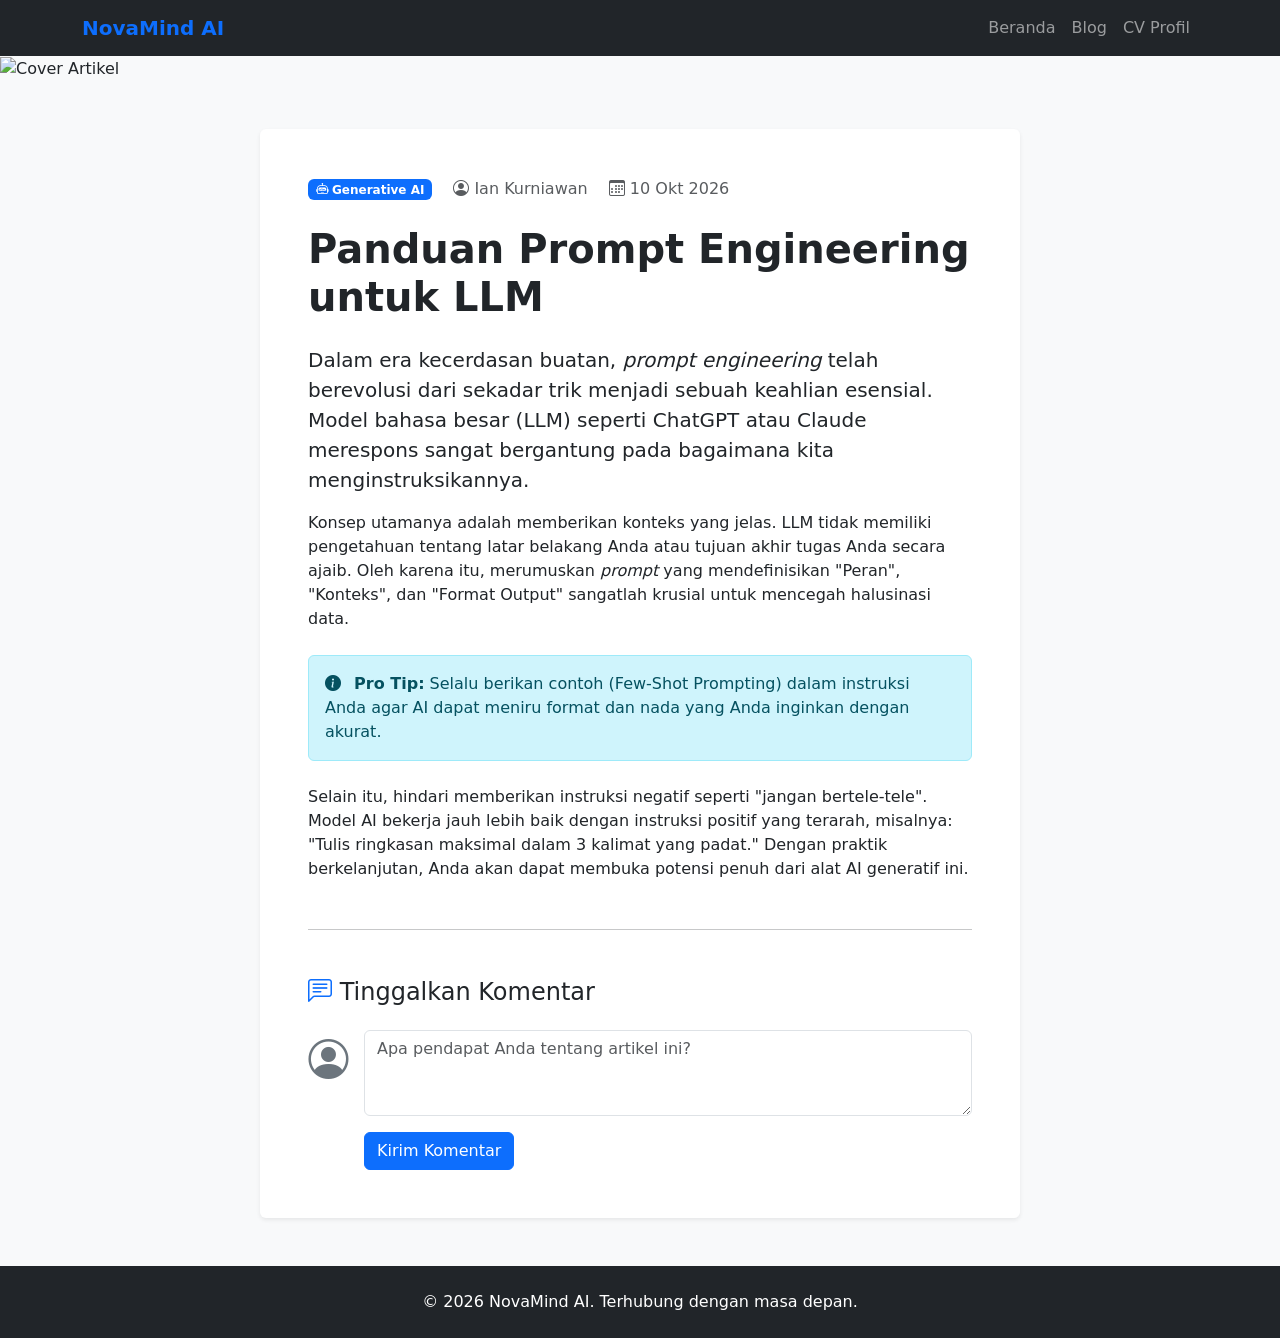
==== blog-detail.html @ 273d54a8 "Initial commit" ====
<!DOCTYPE html>
<html lang="id">
<head>
    <meta charset="UTF-8">
    <meta name="viewport" content="width=device-width, initial-scale=1.0">
    <title>Panduan Prompt Engineering - NovaMind AI</title>
    <link href="https://cdn.jsdelivr.net/npm/bootstrap@5.3.3/dist/css/bootstrap.min.css" rel="stylesheet">
    <link rel="stylesheet" href="https://cdn.jsdelivr.net/npm/bootstrap-icons@1.11.3/font/bootstrap-icons.min.css">
</head>
<body class="bg-light">

    <!-- Navbar -->
    <nav class="navbar navbar-expand-lg navbar-dark bg-dark">
        <div class="container">
            <a class="navbar-brand fw-bold text-primary" href="index.html">NovaMind AI</a>
            <button class="navbar-toggler" type="button" data-bs-toggle="collapse" data-bs-target="#navbarNav">
                <span class="navbar-toggler-icon"></span>
            </button>
            <div class="collapse navbar-collapse" id="navbarNav">
                <ul class="navbar-nav ms-auto">
                    <li class="nav-item"><a class="nav-link" href="index.html">Beranda</a></li>
                    <li class="nav-item"><a class="nav-link" href="blog.html">Blog</a></li>
                    <li class="nav-item"><a class="nav-link" href="cv.html">CV Profil</a></li>
                </ul>
            </div>
        </div>
    </nav>

    <!-- Header Gambar Full -->
    <div class="container-fluid p-0 mb-5">
        <img src="https://placehold.co/1200x400/2563eb/FFF?text=Panduan+Prompt+Engineering" class="img-fluid w-100" style="object-fit: cover; max-height: 400px;" alt="Cover Artikel">
    </div>

    <!-- Konten Artikel -->
    <main class="container mb-5">
        <div class="row justify-content-center">
            <div class="col-lg-8 bg-white p-4 p-md-5 rounded shadow-sm mt-n5 position-relative">
                
                <!-- Meta Info -->
                <div class="mb-4 text-muted">
                    <span class="badge bg-primary me-2"><i class="bi bi-robot"></i> Generative AI</span>
                    <span><i class="bi bi-person-circle ms-2"></i> Ian Kurniawan</span>
                    <span><i class="bi bi-calendar3 ms-3"></i> 10 Okt 2026</span>
                </div>

                <!-- Judul -->
                <h1 class="fw-bold mb-4">Panduan Prompt Engineering untuk LLM</h1>

                <!-- Isi Artikel -->
                <article>
                    <p class="lead">Dalam era kecerdasan buatan, <em>prompt engineering</em> telah berevolusi dari sekadar trik menjadi sebuah keahlian esensial. Model bahasa besar (LLM) seperti ChatGPT atau Claude merespons sangat bergantung pada bagaimana kita menginstruksikannya.</p>
                    
                    <p>Konsep utamanya adalah memberikan konteks yang jelas. LLM tidak memiliki pengetahuan tentang latar belakang Anda atau tujuan akhir tugas Anda secara ajaib. Oleh karena itu, merumuskan <em>prompt</em> yang mendefinisikan "Peran", "Konteks", dan "Format Output" sangatlah krusial untuk mencegah halusinasi data.</p>
                    
                    <div class="alert alert-info my-4">
                        <i class="bi bi-info-circle-fill me-2"></i> <strong>Pro Tip:</strong> Selalu berikan contoh (Few-Shot Prompting) dalam instruksi Anda agar AI dapat meniru format dan nada yang Anda inginkan dengan akurat.
                    </div>

                    <p>Selain itu, hindari memberikan instruksi negatif seperti "jangan bertele-tele". Model AI bekerja jauh lebih baik dengan instruksi positif yang terarah, misalnya: "Tulis ringkasan maksimal dalam 3 kalimat yang padat." Dengan praktik berkelanjutan, Anda akan dapat membuka potensi penuh dari alat AI generatif ini.</p>
                </article>

                <hr class="my-5">

                <!-- Komentar -->
                <section>
                    <h4><i class="bi bi-chat-left-text text-primary"></i> Tinggalkan Komentar</h4>
                    <form class="mt-4">
                        <div class="d-flex gap-3">
                            <i class="bi bi-person-circle fs-1 text-secondary"></i>
                            <div class="flex-grow-1">
                                <textarea class="form-control mb-3" rows="3" placeholder="Apa pendapat Anda tentang artikel ini?"></textarea>
                                <button type="submit" class="btn btn-primary">Kirim Komentar</button>
                            </div>
                        </div>
                    </form>
                </section>

            </div>
        </div>
    </main>

    <footer class="bg-dark text-white text-center py-4">
        <p class="mb-0">&copy; 2026 NovaMind AI. Terhubung dengan masa depan.</p>
    </footer>

    <script src="https://cdn.jsdelivr.net/npm/bootstrap@5.3.3/dist/js/bootstrap.bundle.min.js"></script>
</body>
</html>
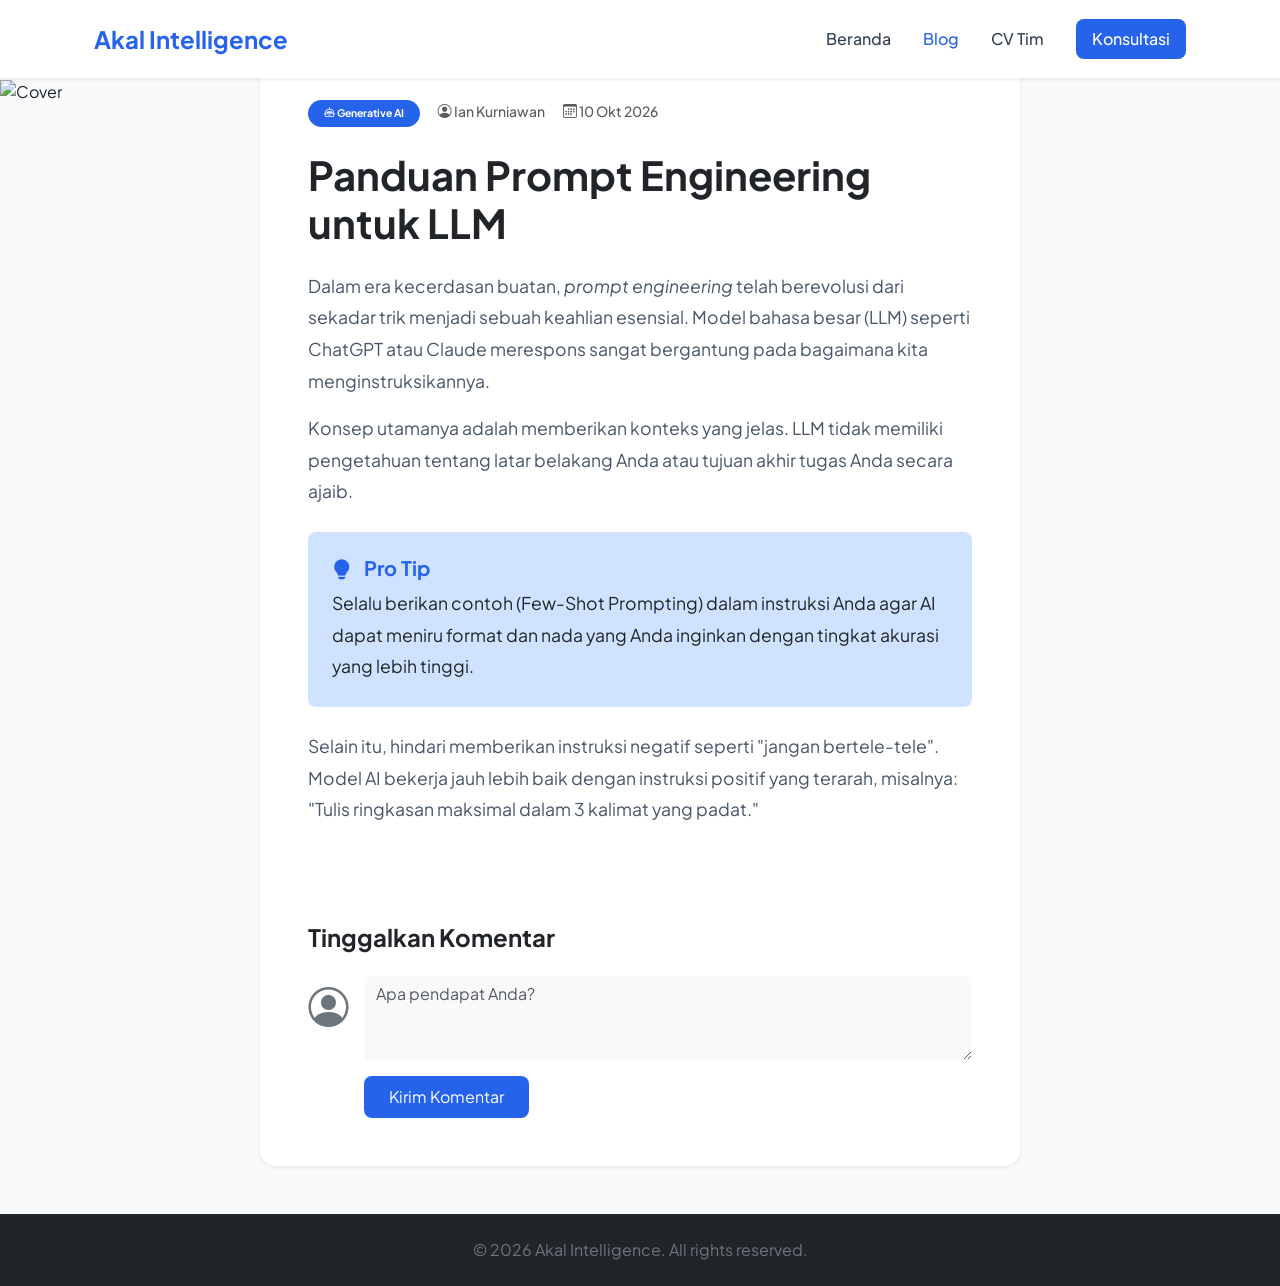
==== commit 31419bf4: "Update" ====
--- a/blog-detail.html
+++ b/blog-detail.html
@@ -3,73 +3,82 @@
 <head>
     <meta charset="UTF-8">
     <meta name="viewport" content="width=device-width, initial-scale=1.0">
-    <title>Panduan Prompt Engineering - NovaMind AI</title>
+    <title>Panduan Prompt - Akal Intelligence</title>
+    <link href="https://fonts.googleapis.com/css2?family=Plus+Jakarta+Sans:wght@400;500;600;700&display=swap" rel="stylesheet">
     <link href="https://cdn.jsdelivr.net/npm/bootstrap@5.3.3/dist/css/bootstrap.min.css" rel="stylesheet">
     <link rel="stylesheet" href="https://cdn.jsdelivr.net/npm/bootstrap-icons@1.11.3/font/bootstrap-icons.min.css">
+    
+    <style>
+        body { font-family: 'Plus Jakarta Sans', sans-serif; background-color: #f8fafc; }
+        .text-brand { color: #2563eb !important; }
+        .bg-brand { background-color: #2563eb !important; }
+        .btn-brand { background-color: #2563eb; color: white; border-radius: 8px; }
+        .btn-brand:hover { background-color: #1d4ed8; color: white; }
+        .nav-link { font-weight: 500; color: #334155 !important; }
+        .nav-link:hover, .nav-link.active { color: #2563eb !important; }
+        .article-content { font-size: 1.1rem; line-height: 1.8; color: #475569; }
+        .btn-konsultasi { background-color: #2563eb; color: white !important; border-radius: 8px; padding: 0.5rem 1rem !important; }
+        .btn-konsultasi:hover { background-color: #1d4ed8; }
+    </style>
 </head>
-<body class="bg-light">
+<body class="d-flex flex-column min-vh-100">
 
-    <!-- Navbar -->
-    <nav class="navbar navbar-expand-lg navbar-dark bg-dark">
-        <div class="container">
-            <a class="navbar-brand fw-bold text-primary" href="index.html">NovaMind AI</a>
+    <nav class="navbar navbar-expand-lg bg-white shadow-sm py-3 sticky-top">
+        <div class="container px-4">
+            <a class="navbar-brand fw-bold text-brand fs-4" href="index.html">Akal Intelligence</a>
             <button class="navbar-toggler" type="button" data-bs-toggle="collapse" data-bs-target="#navbarNav">
                 <span class="navbar-toggler-icon"></span>
             </button>
             <div class="collapse navbar-collapse" id="navbarNav">
-                <ul class="navbar-nav ms-auto">
+                <ul class="navbar-nav ms-auto gap-3 align-items-center">
                     <li class="nav-item"><a class="nav-link" href="index.html">Beranda</a></li>
-                    <li class="nav-item"><a class="nav-link" href="blog.html">Blog</a></li>
-                    <li class="nav-item"><a class="nav-link" href="cv.html">CV Profil</a></li>
+                    <li class="nav-item"><a class="nav-link active" href="blog.html">Blog</a></li>
+                    <li class="nav-item"><a class="nav-link" href="cv.html">CV Tim</a></li>
+                    <li class="nav-item ms-lg-2"><a class="nav-link btn-konsultasi transition" href="index.html#kontak">Konsultasi</a></li>
                 </ul>
             </div>
         </div>
     </nav>
 
-    <!-- Header Gambar Full -->
     <div class="container-fluid p-0 mb-5">
-        <img src="https://placehold.co/1200x400/2563eb/FFF?text=Panduan+Prompt+Engineering" class="img-fluid w-100" style="object-fit: cover; max-height: 400px;" alt="Cover Artikel">
+        <img src="https://placehold.co/1200x400/2563eb/FFF?text=Panduan+Prompt+Engineering" class="w-100" style="object-fit: cover; height: 350px;" alt="Cover">
     </div>
 
-    <!-- Konten Artikel -->
-    <main class="container mb-5">
+    <main class="container mb-5 flex-grow-1">
         <div class="row justify-content-center">
-            <div class="col-lg-8 bg-white p-4 p-md-5 rounded shadow-sm mt-n5 position-relative">
+            <div class="col-lg-8 bg-white p-4 p-md-5 rounded-4 shadow-sm" style="margin-top: -100px; position: relative;">
                 
-                <!-- Meta Info -->
-                <div class="mb-4 text-muted">
-                    <span class="badge bg-primary me-2"><i class="bi bi-robot"></i> Generative AI</span>
+                <div class="mb-4 text-muted small fw-medium">
+                    <span class="badge bg-brand px-3 py-2 rounded-pill me-2"><i class="bi bi-robot"></i> Generative AI</span>
                     <span><i class="bi bi-person-circle ms-2"></i> Ian Kurniawan</span>
                     <span><i class="bi bi-calendar3 ms-3"></i> 10 Okt 2026</span>
                 </div>
 
-                <!-- Judul -->
-                <h1 class="fw-bold mb-4">Panduan Prompt Engineering untuk LLM</h1>
+                <h1 class="fw-bold mb-4 text-dark">Panduan Prompt Engineering untuk LLM</h1>
 
-                <!-- Isi Artikel -->
-                <article>
-                    <p class="lead">Dalam era kecerdasan buatan, <em>prompt engineering</em> telah berevolusi dari sekadar trik menjadi sebuah keahlian esensial. Model bahasa besar (LLM) seperti ChatGPT atau Claude merespons sangat bergantung pada bagaimana kita menginstruksikannya.</p>
+                <article class="article-content">
+                    <p>Dalam era kecerdasan buatan, <em>prompt engineering</em> telah berevolusi dari sekadar trik menjadi sebuah keahlian esensial. Model bahasa besar (LLM) seperti ChatGPT atau Claude merespons sangat bergantung pada bagaimana kita menginstruksikannya.</p>
                     
-                    <p>Konsep utamanya adalah memberikan konteks yang jelas. LLM tidak memiliki pengetahuan tentang latar belakang Anda atau tujuan akhir tugas Anda secara ajaib. Oleh karena itu, merumuskan <em>prompt</em> yang mendefinisikan "Peran", "Konteks", dan "Format Output" sangatlah krusial untuk mencegah halusinasi data.</p>
+                    <p>Konsep utamanya adalah memberikan konteks yang jelas. LLM tidak memiliki pengetahuan tentang latar belakang Anda atau tujuan akhir tugas Anda secara ajaib.</p>
                     
-                    <div class="alert alert-info my-4">
-                        <i class="bi bi-info-circle-fill me-2"></i> <strong>Pro Tip:</strong> Selalu berikan contoh (Few-Shot Prompting) dalam instruksi Anda agar AI dapat meniru format dan nada yang Anda inginkan dengan akurat.
+                    <div class="alert alert-primary border-0 bg-opacity-10 my-4 p-4 rounded-3 text-dark">
+                        <h5 class="fw-bold text-brand"><i class="bi bi-lightbulb-fill me-2"></i> Pro Tip</h5>
+                        Selalu berikan contoh (Few-Shot Prompting) dalam instruksi Anda agar AI dapat meniru format dan nada yang Anda inginkan dengan tingkat akurasi yang lebih tinggi.
                     </div>
 
-                    <p>Selain itu, hindari memberikan instruksi negatif seperti "jangan bertele-tele". Model AI bekerja jauh lebih baik dengan instruksi positif yang terarah, misalnya: "Tulis ringkasan maksimal dalam 3 kalimat yang padat." Dengan praktik berkelanjutan, Anda akan dapat membuka potensi penuh dari alat AI generatif ini.</p>
+                    <p>Selain itu, hindari memberikan instruksi negatif seperti "jangan bertele-tele". Model AI bekerja jauh lebih baik dengan instruksi positif yang terarah, misalnya: "Tulis ringkasan maksimal dalam 3 kalimat yang padat."</p>
                 </article>
 
-                <hr class="my-5">
+                <hr class="my-5 border-light">
 
-                <!-- Komentar -->
                 <section>
-                    <h4><i class="bi bi-chat-left-text text-primary"></i> Tinggalkan Komentar</h4>
-                    <form class="mt-4">
+                    <h4 class="fw-bold mb-4">Tinggalkan Komentar</h4>
+                    <form>
                         <div class="d-flex gap-3">
                             <i class="bi bi-person-circle fs-1 text-secondary"></i>
                             <div class="flex-grow-1">
-                                <textarea class="form-control mb-3" rows="3" placeholder="Apa pendapat Anda tentang artikel ini?"></textarea>
-                                <button type="submit" class="btn btn-primary">Kirim Komentar</button>
+                                <textarea class="form-control bg-light border-0 mb-3" rows="3" placeholder="Apa pendapat Anda?"></textarea>
+                                <button type="submit" class="btn btn-brand px-4 py-2">Kirim Komentar</button>
                             </div>
                         </div>
                     </form>
@@ -80,7 +89,7 @@
     </main>
 
     <footer class="bg-dark text-white text-center py-4">
-        <p class="mb-0">&copy; 2026 NovaMind AI. Terhubung dengan masa depan.</p>
+        <p class="mb-0 text-secondary">&copy; 2026 Akal Intelligence. All rights reserved.</p>
     </footer>
 
     <script src="https://cdn.jsdelivr.net/npm/bootstrap@5.3.3/dist/js/bootstrap.bundle.min.js"></script>
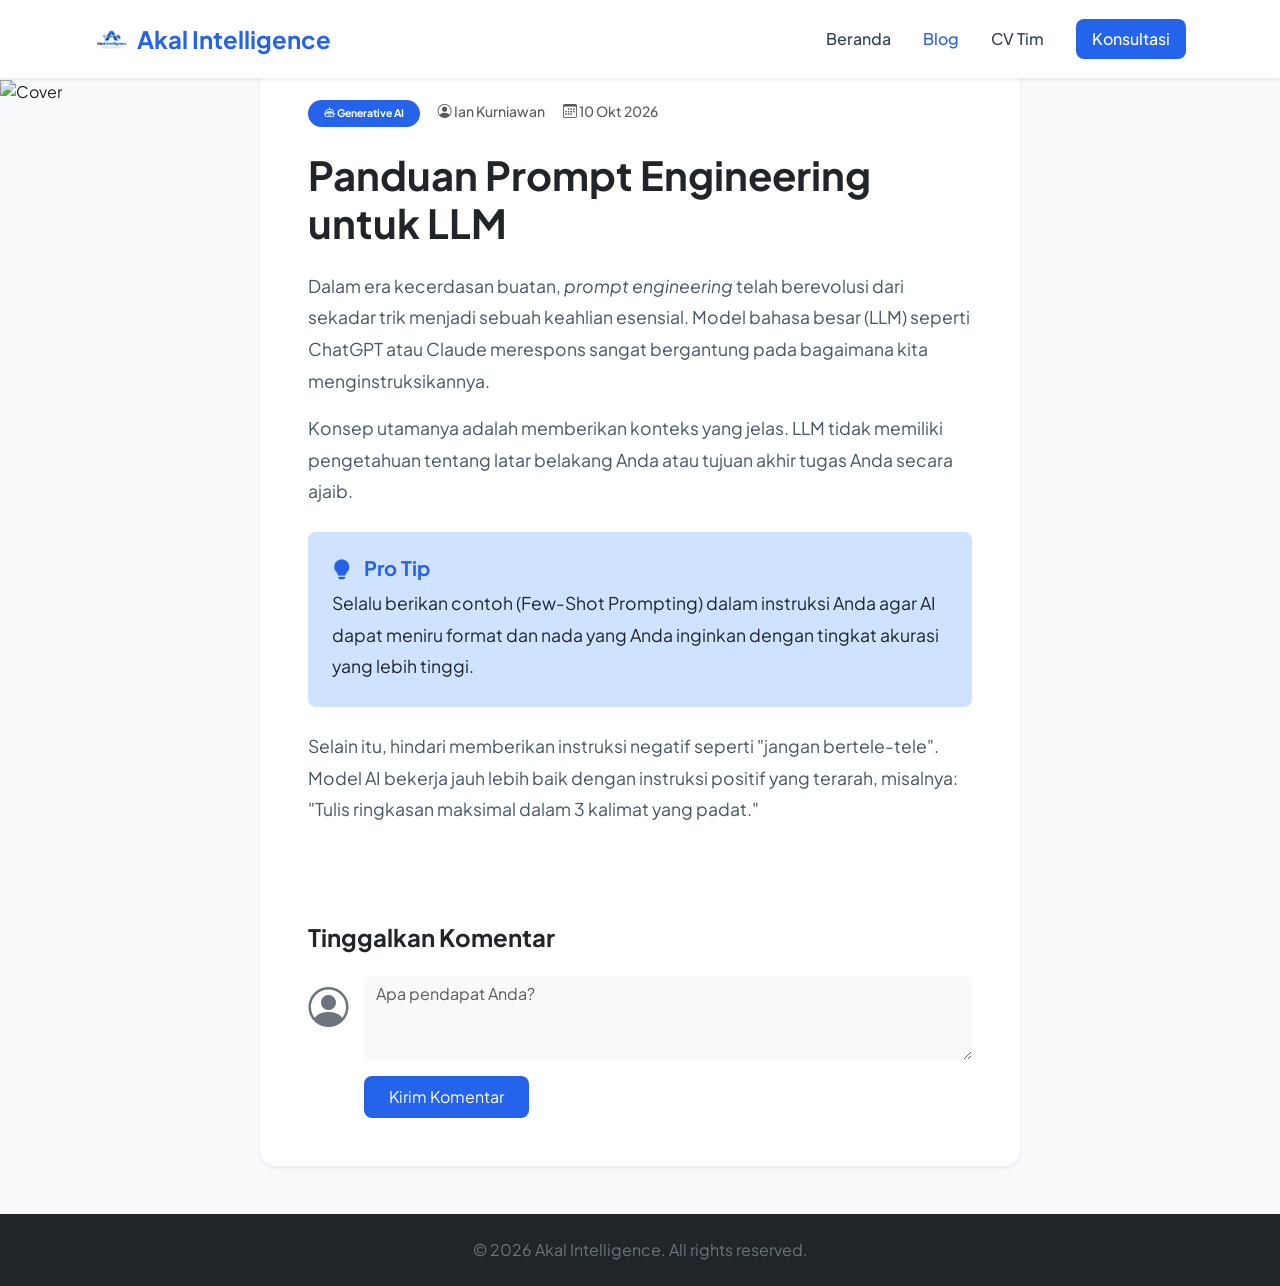
==== commit 2877005b: "Update" ====
--- a/blog-detail.html
+++ b/blog-detail.html
@@ -7,6 +7,7 @@
     <link href="https://fonts.googleapis.com/css2?family=Plus+Jakarta+Sans:wght@400;500;600;700&display=swap" rel="stylesheet">
     <link href="https://cdn.jsdelivr.net/npm/bootstrap@5.3.3/dist/css/bootstrap.min.css" rel="stylesheet">
     <link rel="stylesheet" href="https://cdn.jsdelivr.net/npm/bootstrap-icons@1.11.3/font/bootstrap-icons.min.css">
+    <link rel="icon" type="image/png" href="ikon tab.png">
     
     <style>
         body { font-family: 'Plus Jakarta Sans', sans-serif; background-color: #f8fafc; }
@@ -25,7 +26,10 @@
 
     <nav class="navbar navbar-expand-lg bg-white shadow-sm py-3 sticky-top">
         <div class="container px-4">
-            <a class="navbar-brand fw-bold text-brand fs-4" href="index.html">Akal Intelligence</a>
+            <a class="navbar-brand fw-bold text-brand fs-4 d-flex align-items-center gap-2" href="index.html">
+                <img src="ikon navbar.png" alt="Logo" width="35" height="35" class="rounded">
+                Akal Intelligence
+            </a>
             <button class="navbar-toggler" type="button" data-bs-toggle="collapse" data-bs-target="#navbarNav">
                 <span class="navbar-toggler-icon"></span>
             </button>
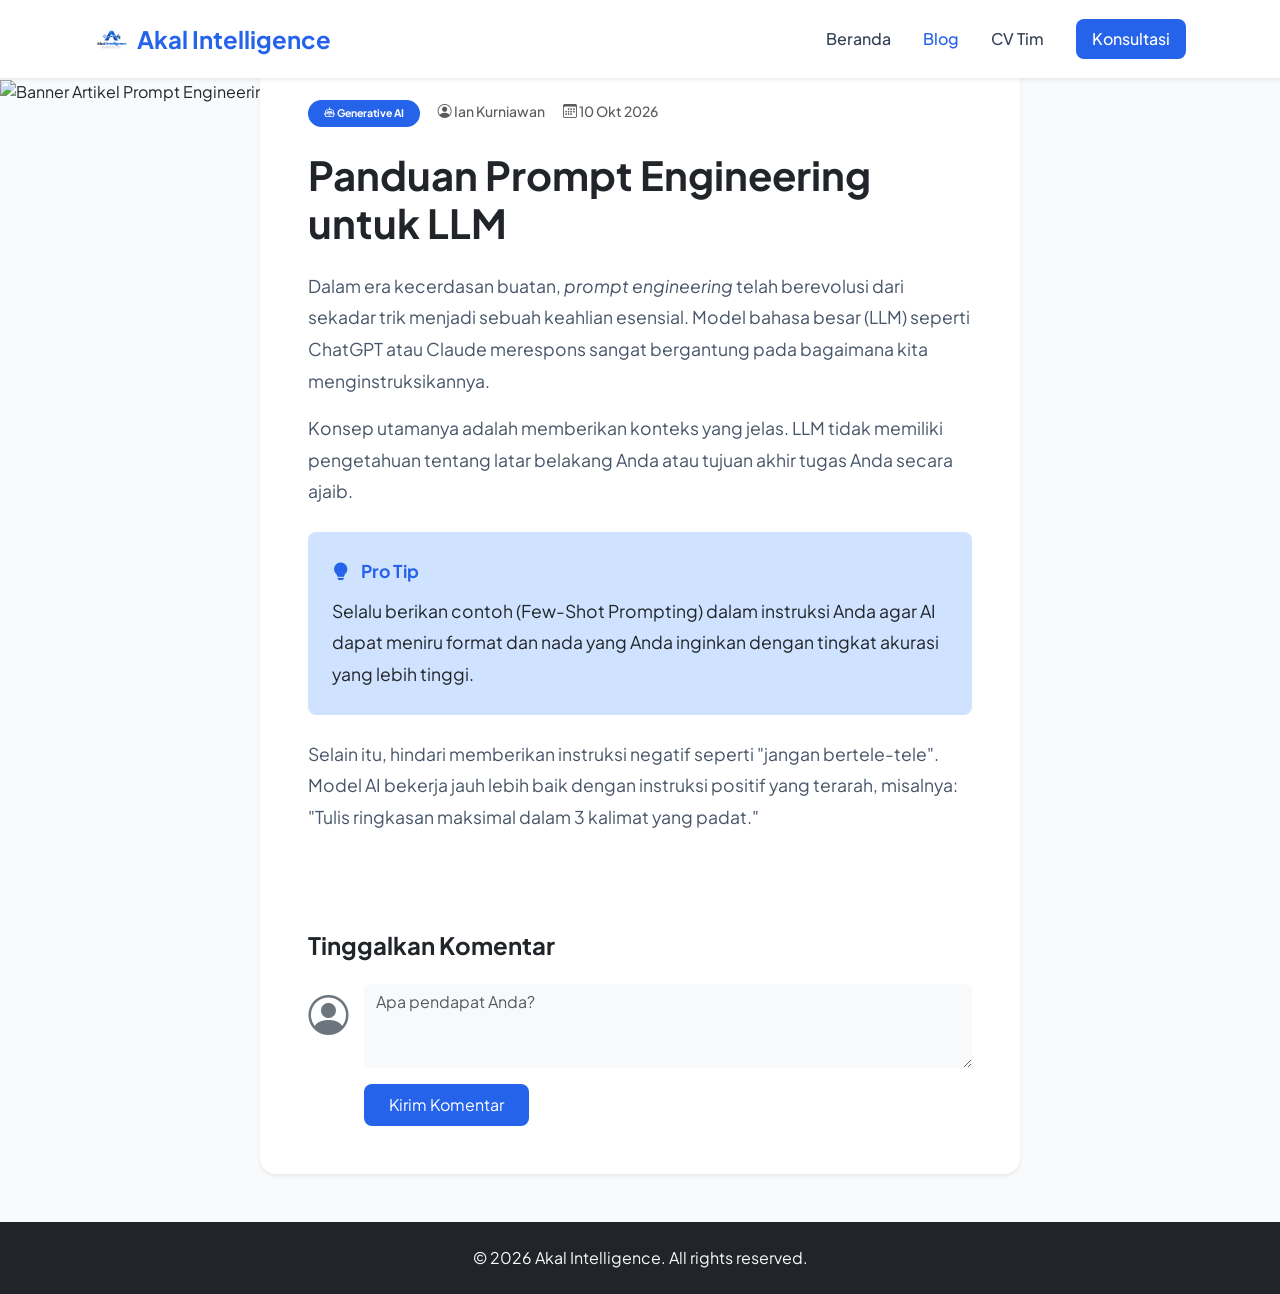
==== commit 793d4e20: "Update" ====
--- a/blog-detail.html
+++ b/blog-detail.html
@@ -3,11 +3,14 @@
 <head>
     <meta charset="UTF-8">
     <meta name="viewport" content="width=device-width, initial-scale=1.0">
-    <title>Panduan Prompt - Akal Intelligence</title>
+    <meta name="description" content="Panduan lengkap mengenai Prompt Engineering untuk Model Bahasa Besar (LLM).">
+    <meta name="author" content="Ian Kurniawan Siahaan">
+    <title>Panduan Prompt Engineering - Akal Intelligence</title>
+    
+    <link rel="icon" type="image/png" href="ikon tab.png">
     <link href="https://fonts.googleapis.com/css2?family=Plus+Jakarta+Sans:wght@400;500;600;700&display=swap" rel="stylesheet">
     <link href="https://cdn.jsdelivr.net/npm/bootstrap@5.3.3/dist/css/bootstrap.min.css" rel="stylesheet">
     <link rel="stylesheet" href="https://cdn.jsdelivr.net/npm/bootstrap-icons@1.11.3/font/bootstrap-icons.min.css">
-    <link rel="icon" type="image/png" href="ikon tab.png">
     
     <style>
         body { font-family: 'Plus Jakarta Sans', sans-serif; background-color: #f8fafc; }
@@ -27,10 +30,10 @@
     <nav class="navbar navbar-expand-lg bg-white shadow-sm py-3 sticky-top">
         <div class="container px-4">
             <a class="navbar-brand fw-bold text-brand fs-4 d-flex align-items-center gap-2" href="index.html">
-                <img src="ikon navbar.png" alt="Logo" width="35" height="35" class="rounded">
+                <img src="ikon navbar.png" alt="Logo Akal Intelligence" width="35" height="35" class="rounded" loading="lazy">
                 Akal Intelligence
             </a>
-            <button class="navbar-toggler" type="button" data-bs-toggle="collapse" data-bs-target="#navbarNav">
+            <button class="navbar-toggler" type="button" data-bs-toggle="collapse" data-bs-target="#navbarNav" aria-controls="navbarNav" aria-expanded="false" aria-label="Toggle navigation">
                 <span class="navbar-toggler-icon"></span>
             </button>
             <div class="collapse navbar-collapse" id="navbarNav">
@@ -44,9 +47,9 @@
         </div>
     </nav>
 
-    <div class="container-fluid p-0 mb-5">
-        <img src="https://placehold.co/1200x400/2563eb/FFF?text=Panduan+Prompt+Engineering" class="w-100" style="object-fit: cover; height: 350px;" alt="Cover">
-    </div>
+    <header class="container-fluid p-0 mb-5">
+        <img src="https://placehold.co/1200x400/2563eb/FFF?text=Panduan+Prompt+Engineering" class="w-100" style="object-fit: cover; height: 350px;" alt="Banner Artikel Prompt Engineering" loading="eager">
+    </header>
 
     <main class="container mb-5 flex-grow-1">
         <div class="row justify-content-center">
@@ -66,7 +69,8 @@
                     <p>Konsep utamanya adalah memberikan konteks yang jelas. LLM tidak memiliki pengetahuan tentang latar belakang Anda atau tujuan akhir tugas Anda secara ajaib.</p>
                     
                     <div class="alert alert-primary border-0 bg-opacity-10 my-4 p-4 rounded-3 text-dark">
-                        <h5 class="fw-bold text-brand"><i class="bi bi-lightbulb-fill me-2"></i> Pro Tip</h5>
+                        <!-- PERBAIKAN: Mengganti h5 menjadi p/span dengan class font-bold agar tidak melanggar hierarki heading (heading-order) -->
+                        <p class="fw-bold text-brand mb-2"><i class="bi bi-lightbulb-fill me-2"></i> Pro Tip</p>
                         Selalu berikan contoh (Few-Shot Prompting) dalam instruksi Anda agar AI dapat meniru format dan nada yang Anda inginkan dengan tingkat akurasi yang lebih tinggi.
                     </div>
 
@@ -76,12 +80,13 @@
                 <hr class="my-5 border-light">
 
                 <section>
-                    <h4 class="fw-bold mb-4">Tinggalkan Komentar</h4>
+                    <h2 class="fw-bold mb-4 h4">Tinggalkan Komentar</h2>
                     <form>
                         <div class="d-flex gap-3">
-                            <i class="bi bi-person-circle fs-1 text-secondary"></i>
+                            <i class="bi bi-person-circle fs-1 text-secondary" aria-hidden="true"></i>
                             <div class="flex-grow-1">
-                                <textarea class="form-control bg-light border-0 mb-3" rows="3" placeholder="Apa pendapat Anda?"></textarea>
+                                <label for="komentar" class="form-label visually-hidden">Komentar</label>
+                                <textarea id="komentar" class="form-control bg-light border-0 mb-3" rows="3" placeholder="Apa pendapat Anda?"></textarea>
                                 <button type="submit" class="btn btn-brand px-4 py-2">Kirim Komentar</button>
                             </div>
                         </div>
@@ -92,8 +97,8 @@
         </div>
     </main>
 
-    <footer class="bg-dark text-white text-center py-4">
-        <p class="mb-0 text-secondary">&copy; 2026 Akal Intelligence. All rights reserved.</p>
+    <footer class="bg-dark text-light text-center py-4 mt-auto">
+        <p class="mb-0">&copy; 2026 Akal Intelligence. All rights reserved.</p>
     </footer>
 
     <script src="https://cdn.jsdelivr.net/npm/bootstrap@5.3.3/dist/js/bootstrap.bundle.min.js"></script>
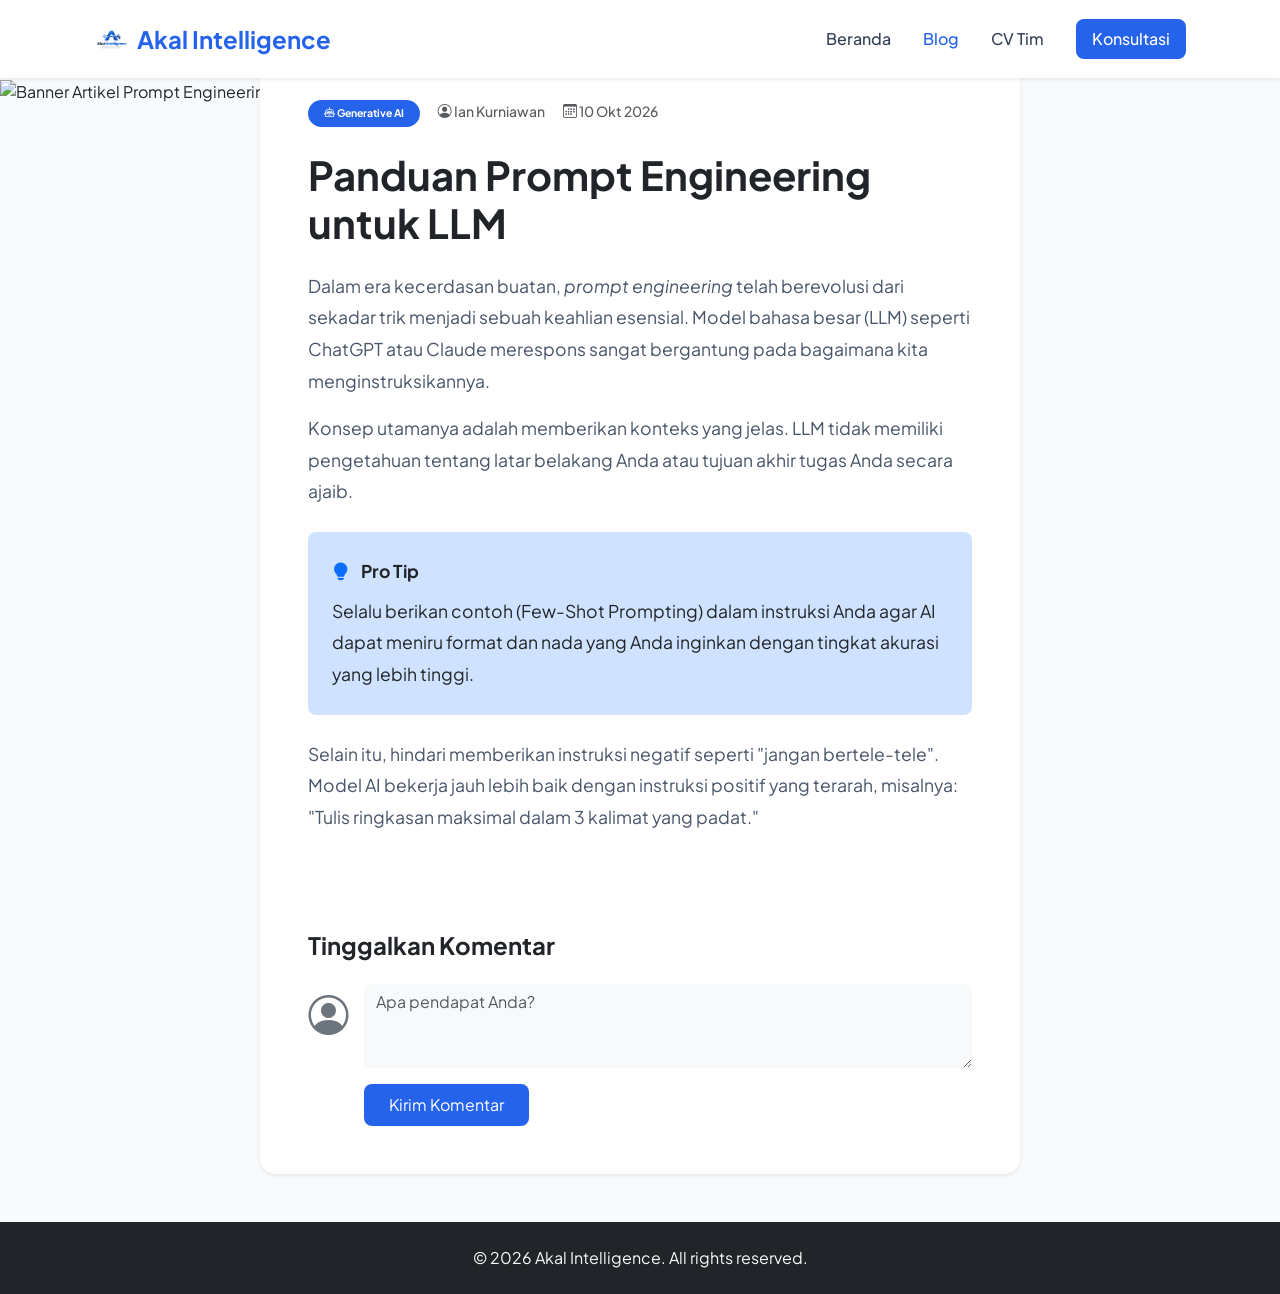
==== commit d1fe6421: "Update" ====
--- a/blog-detail.html
+++ b/blog-detail.html
@@ -69,8 +69,7 @@
                     <p>Konsep utamanya adalah memberikan konteks yang jelas. LLM tidak memiliki pengetahuan tentang latar belakang Anda atau tujuan akhir tugas Anda secara ajaib.</p>
                     
                     <div class="alert alert-primary border-0 bg-opacity-10 my-4 p-4 rounded-3 text-dark">
-                        <!-- PERBAIKAN: Mengganti h5 menjadi p/span dengan class font-bold agar tidak melanggar hierarki heading (heading-order) -->
-                        <p class="fw-bold text-brand mb-2"><i class="bi bi-lightbulb-fill me-2"></i> Pro Tip</p>
+                        <p class="fw-bold text-dark mb-2"><i class="bi bi-lightbulb-fill text-primary me-2"></i> Pro Tip</p>
                         Selalu berikan contoh (Few-Shot Prompting) dalam instruksi Anda agar AI dapat meniru format dan nada yang Anda inginkan dengan tingkat akurasi yang lebih tinggi.
                     </div>
 
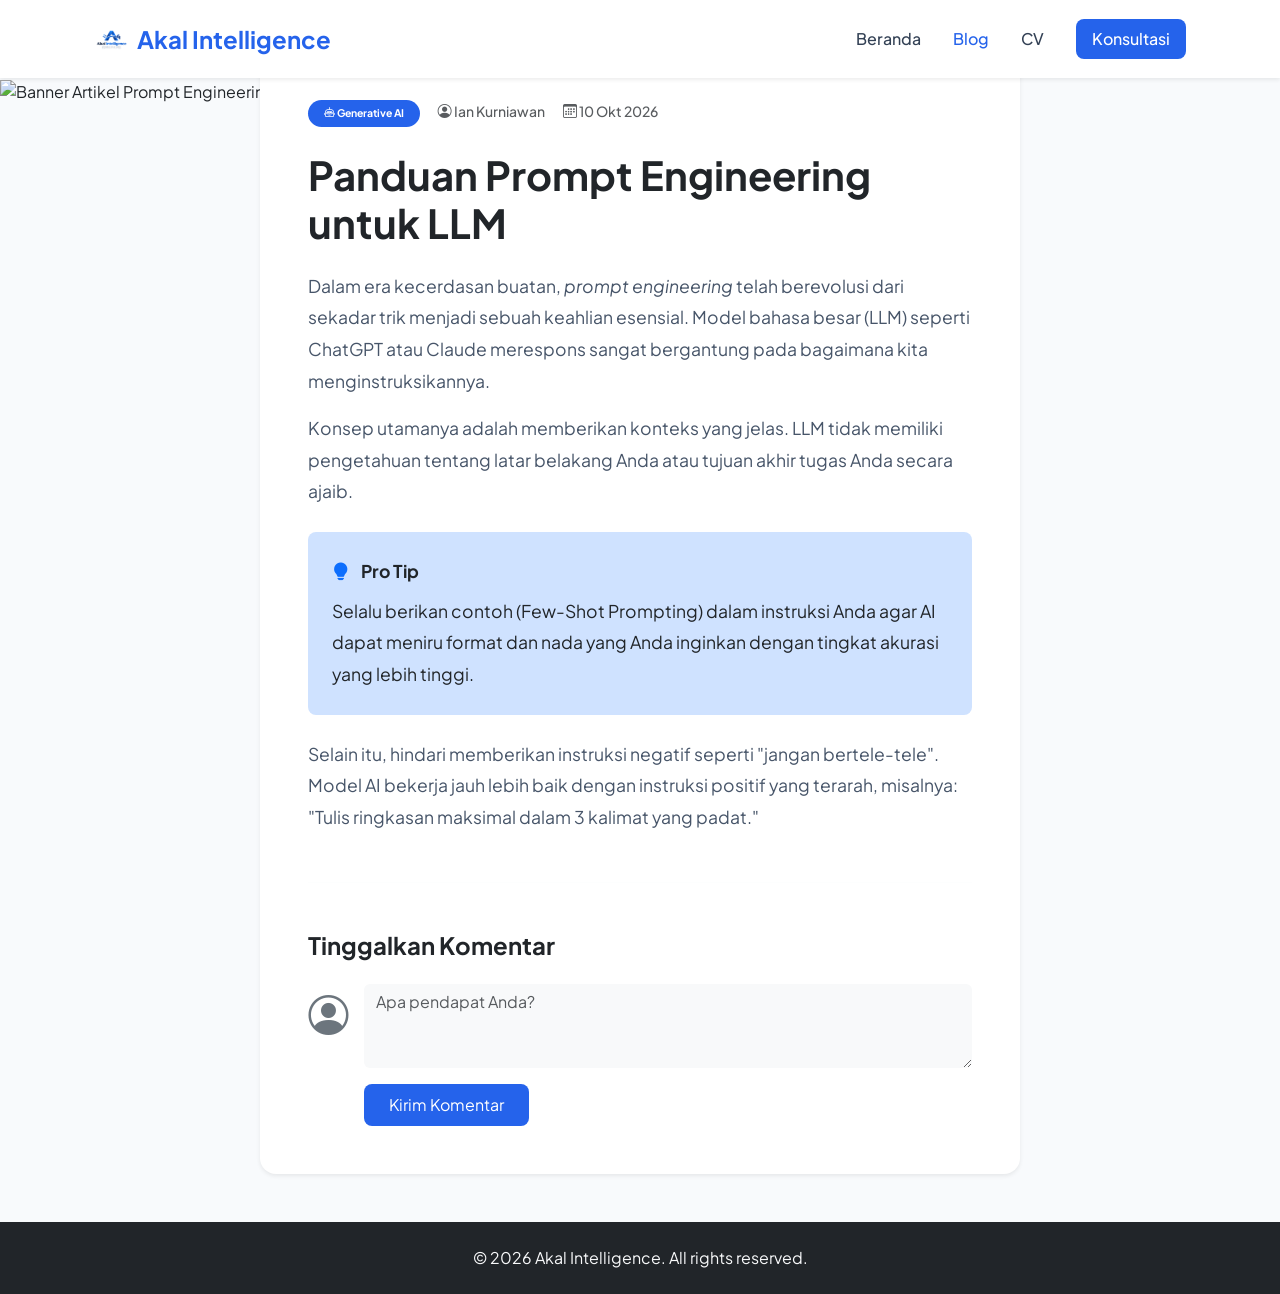
==== commit 7c8f3dce: "Update" ====
--- a/blog-detail.html
+++ b/blog-detail.html
@@ -40,7 +40,7 @@
                 <ul class="navbar-nav ms-auto gap-3 align-items-center">
                     <li class="nav-item"><a class="nav-link" href="index.html">Beranda</a></li>
                     <li class="nav-item"><a class="nav-link active" href="blog.html">Blog</a></li>
-                    <li class="nav-item"><a class="nav-link" href="cv.html">CV Tim</a></li>
+                    <li class="nav-item"><a class="nav-link" href="cv.html">CV</a></li>
                     <li class="nav-item ms-lg-2"><a class="nav-link btn-konsultasi transition" href="index.html#kontak">Konsultasi</a></li>
                 </ul>
             </div>
